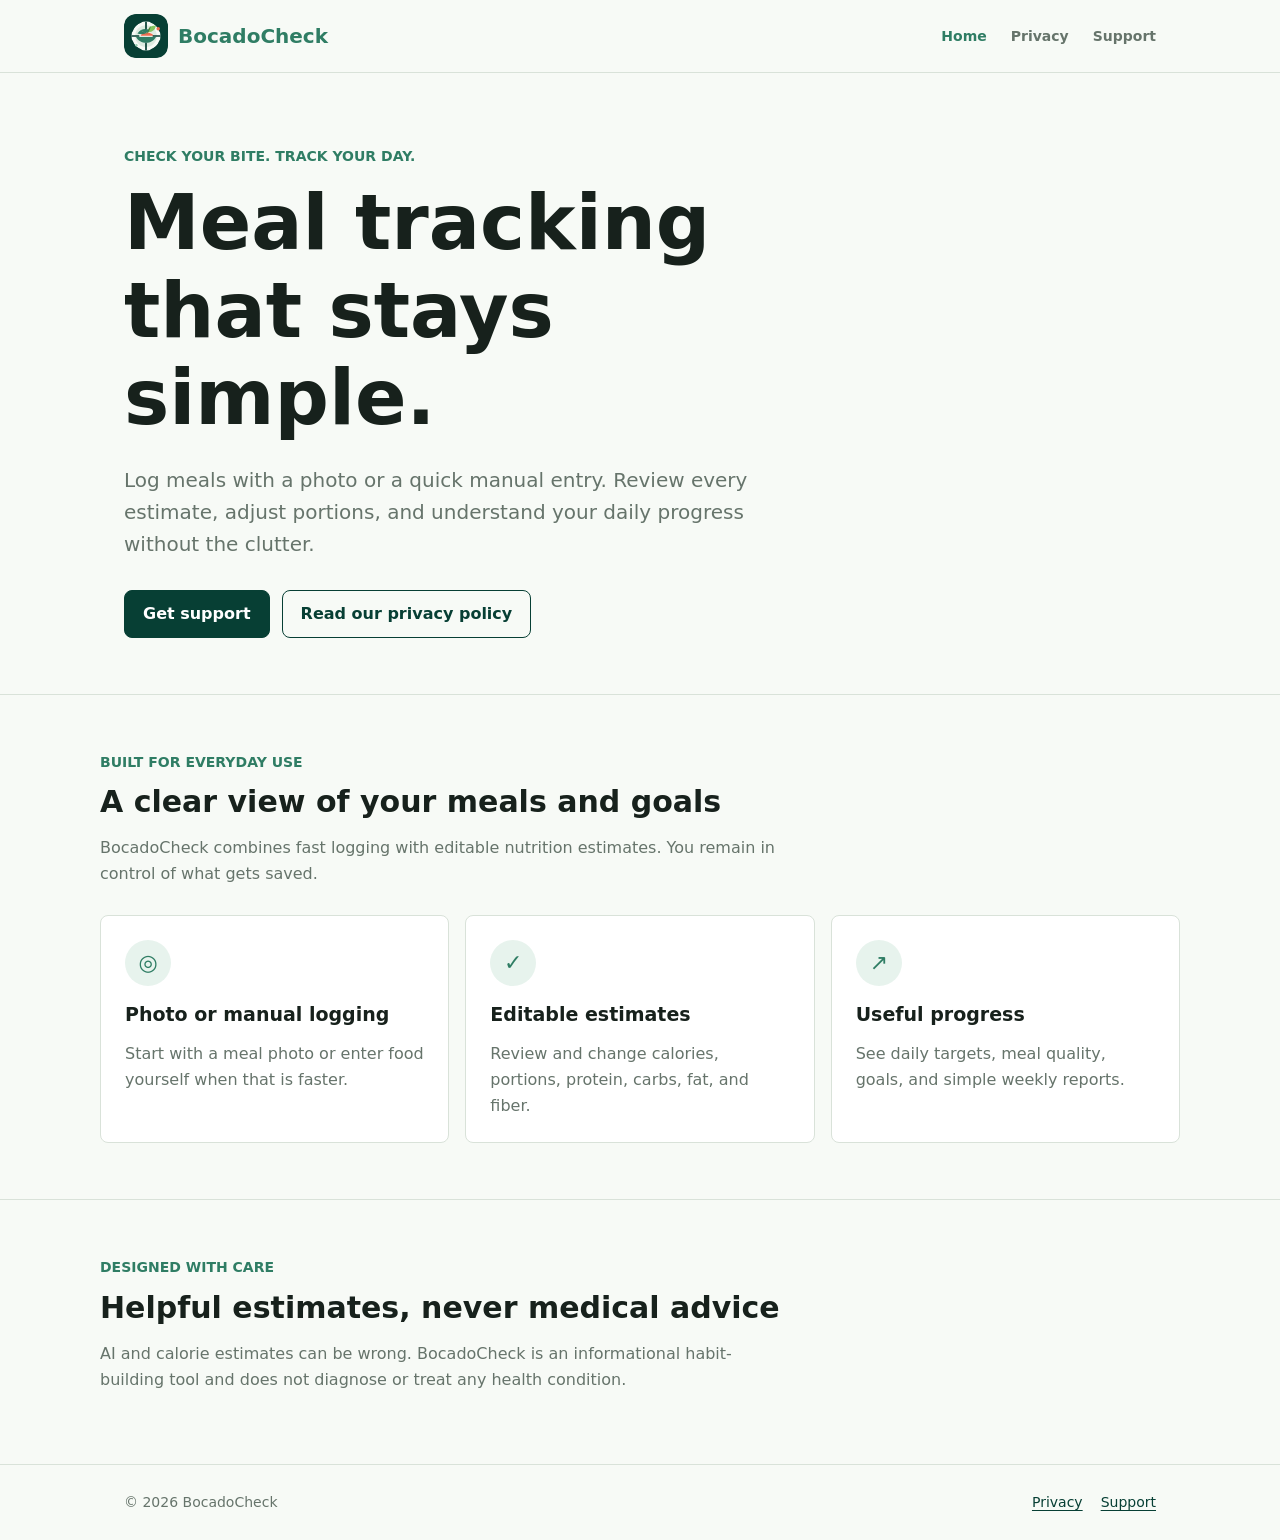
==== index.html @ 0fc61763 "publish BocadoCheck website" ====
<!doctype html>
<html lang="en">
  <head>
    <meta charset="utf-8" />
    <meta name="viewport" content="width=device-width, initial-scale=1" />
    <meta
      name="description"
      content="BocadoCheck makes meal tracking approachable with editable AI estimates, simple calorie progress, and nutrition insights."
    />
    <meta name="theme-color" content="#f7faf6" />
    <title>BocadoCheck | Simple meal tracking</title>
    <link rel="icon" href="/assets/brand-mark.svg" type="image/svg+xml" />
    <link rel="stylesheet" href="/styles.css" />
  </head>
  <body>
    <header class="site-header">
      <nav class="nav" aria-label="Main navigation">
        <a class="brand" href="/">
          <img src="/assets/brand-mark.svg" alt="" />
          <span>BocadoCheck</span>
        </a>
        <div class="nav-links">
          <a aria-current="page" href="/">Home</a>
          <a href="/privacy/">Privacy</a>
          <a href="/support/">Support</a>
        </div>
      </nav>
    </header>

    <main>
      <section class="hero">
        <div class="hero-content">
          <p class="eyebrow">Check your bite. Track your day.</p>
          <h1>Meal tracking that stays simple.</h1>
          <p class="lede">
            Log meals with a photo or a quick manual entry. Review every estimate,
            adjust portions, and understand your daily progress without the clutter.
          </p>
          <div class="actions">
            <a class="button button-primary" href="/support/">Get support</a>
            <a class="button button-secondary" href="/privacy/">Read our privacy policy</a>
          </div>
        </div>
      </section>

      <section class="section" aria-labelledby="how-it-works">
        <div class="section-inner">
          <p class="eyebrow">Built for everyday use</p>
          <h2 id="how-it-works">A clear view of your meals and goals</h2>
          <p class="section-intro">
            BocadoCheck combines fast logging with editable nutrition estimates. You
            remain in control of what gets saved.
          </p>
          <div class="feature-grid">
            <article class="feature">
              <div class="feature-icon" aria-hidden="true">◎</div>
              <h3>Photo or manual logging</h3>
              <p>Start with a meal photo or enter food yourself when that is faster.</p>
            </article>
            <article class="feature">
              <div class="feature-icon" aria-hidden="true">✓</div>
              <h3>Editable estimates</h3>
              <p>Review and change calories, portions, protein, carbs, fat, and fiber.</p>
            </article>
            <article class="feature">
              <div class="feature-icon" aria-hidden="true">↗</div>
              <h3>Useful progress</h3>
              <p>See daily targets, meal quality, goals, and simple weekly reports.</p>
            </article>
          </div>
        </div>
      </section>

      <section class="section" aria-labelledby="trust">
        <div class="section-inner">
          <p class="eyebrow">Designed with care</p>
          <h2 id="trust">Helpful estimates, never medical advice</h2>
          <p class="section-intro">
            AI and calorie estimates can be wrong. BocadoCheck is an informational
            habit-building tool and does not diagnose or treat any health condition.
          </p>
        </div>
      </section>
    </main>

    <footer class="site-footer">
      <div class="footer-inner">
        <span>&copy; 2026 BocadoCheck</span>
        <div class="footer-links">
          <a href="/privacy/">Privacy</a>
          <a href="/support/">Support</a>
        </div>
      </div>
    </footer>
  </body>
</html>
---- styles.css ----
:root {
  color-scheme: light;
  --background: #f7faf6;
  --surface: #ffffff;
  --ink: #17211c;
  --muted: #66746b;
  --brand: #2f7d64;
  --brand-dark: #073f34;
  --brand-soft: #e7f3ed;
  --accent: #f26b4f;
  --border: #d9e2d9;
  --content: 1080px;
}

* {
  box-sizing: border-box;
}

html {
  scroll-behavior: smooth;
}

body {
  background: var(--background);
  color: var(--ink);
  font-family:
    Inter, ui-sans-serif, system-ui, -apple-system, BlinkMacSystemFont, "Segoe UI",
    sans-serif;
  line-height: 1.6;
  margin: 0;
}

a {
  color: var(--brand-dark);
  text-underline-offset: 3px;
}

a:hover {
  color: var(--brand);
}

.site-header {
  background: rgba(247, 250, 246, 0.96);
  border-bottom: 1px solid var(--border);
  position: sticky;
  top: 0;
  z-index: 10;
}

.nav {
  align-items: center;
  display: flex;
  justify-content: space-between;
  margin: 0 auto;
  max-width: var(--content);
  min-height: 72px;
  padding: 12px 24px;
}

.brand {
  align-items: center;
  color: var(--ink);
  display: inline-flex;
  font-size: 20px;
  font-weight: 800;
  gap: 10px;
  text-decoration: none;
}

.brand img {
  border-radius: 12px;
  height: 44px;
  width: 44px;
}

.brand span {
  color: var(--brand);
}

.nav-links {
  align-items: center;
  display: flex;
  gap: 24px;
}

.nav-links a {
  color: var(--muted);
  font-size: 14px;
  font-weight: 700;
  text-decoration: none;
}

.nav-links a[aria-current="page"],
.nav-links a:hover {
  color: var(--brand);
}

main {
  min-height: calc(100vh - 150px);
}

.hero {
  margin: 0 auto;
  max-width: var(--content);
  padding: 72px 24px 56px;
}

.hero-content {
  max-width: 760px;
}

.eyebrow {
  color: var(--brand);
  font-size: 14px;
  font-weight: 800;
  margin: 0 0 12px;
  text-transform: uppercase;
}

h1,
h2,
h3 {
  line-height: 1.15;
  margin-top: 0;
}

h1 {
  font-size: clamp(42px, 8vw, 76px);
  margin-bottom: 22px;
}

h2 {
  font-size: 30px;
  margin-bottom: 16px;
}

h3 {
  font-size: 19px;
  margin-bottom: 8px;
}

.lede {
  color: var(--muted);
  font-size: 20px;
  margin: 0;
  max-width: 680px;
}

.actions {
  display: flex;
  flex-wrap: wrap;
  gap: 12px;
  margin-top: 30px;
}

.button {
  align-items: center;
  border: 1px solid var(--brand-dark);
  border-radius: 8px;
  display: inline-flex;
  font-weight: 800;
  justify-content: center;
  min-height: 48px;
  padding: 10px 18px;
  text-decoration: none;
}

.button-primary {
  background: var(--brand-dark);
  color: white;
}

.button-primary:hover {
  background: var(--brand);
  color: white;
}

.button-secondary {
  background: transparent;
}

.section {
  border-top: 1px solid var(--border);
  padding: 56px 24px;
}

.section-inner {
  margin: 0 auto;
  max-width: var(--content);
}

.section-intro {
  color: var(--muted);
  max-width: 680px;
}

.feature-grid,
.support-grid {
  display: grid;
  gap: 16px;
  grid-template-columns: repeat(3, minmax(0, 1fr));
  margin-top: 28px;
}

.feature,
.support-card {
  background: var(--surface);
  border: 1px solid var(--border);
  border-radius: 8px;
  padding: 24px;
}

.feature-icon {
  align-items: center;
  background: var(--brand-soft);
  border-radius: 50%;
  color: var(--brand);
  display: flex;
  font-size: 22px;
  height: 46px;
  justify-content: center;
  margin-bottom: 18px;
  width: 46px;
}

.feature p,
.support-card p {
  color: var(--muted);
  margin-bottom: 0;
}

.document {
  margin: 0 auto;
  max-width: 820px;
  padding: 64px 24px 80px;
}

.document-header {
  border-bottom: 1px solid var(--border);
  margin-bottom: 36px;
  padding-bottom: 28px;
}

.document h1 {
  font-size: 46px;
  margin-bottom: 12px;
}

.document h2 {
  font-size: 24px;
  margin-top: 38px;
}

.document p,
.document li {
  color: #3f4d45;
}

.document li + li {
  margin-top: 8px;
}

.updated {
  color: var(--muted);
  font-size: 14px;
}

.notice {
  background: var(--brand-soft);
  border-left: 4px solid var(--brand);
  border-radius: 4px;
  margin: 28px 0;
  padding: 18px 20px;
}

.notice p {
  margin: 0;
}

.support-card a {
  font-weight: 800;
}

.site-footer {
  border-top: 1px solid var(--border);
}

.footer-inner {
  align-items: center;
  color: var(--muted);
  display: flex;
  font-size: 14px;
  justify-content: space-between;
  margin: 0 auto;
  max-width: var(--content);
  padding: 26px 24px;
}

.footer-links {
  display: flex;
  gap: 18px;
}

@media (max-width: 760px) {
  .nav {
    align-items: flex-start;
    flex-direction: column;
    gap: 12px;
  }

  .nav-links {
    gap: 18px;
    overflow-x: auto;
    padding-bottom: 2px;
    width: 100%;
  }

  .hero {
    padding-top: 54px;
  }

  h1 {
    font-size: 46px;
  }

  .feature-grid,
  .support-grid {
    grid-template-columns: 1fr;
  }

  .footer-inner {
    align-items: flex-start;
    flex-direction: column;
    gap: 12px;
  }
}
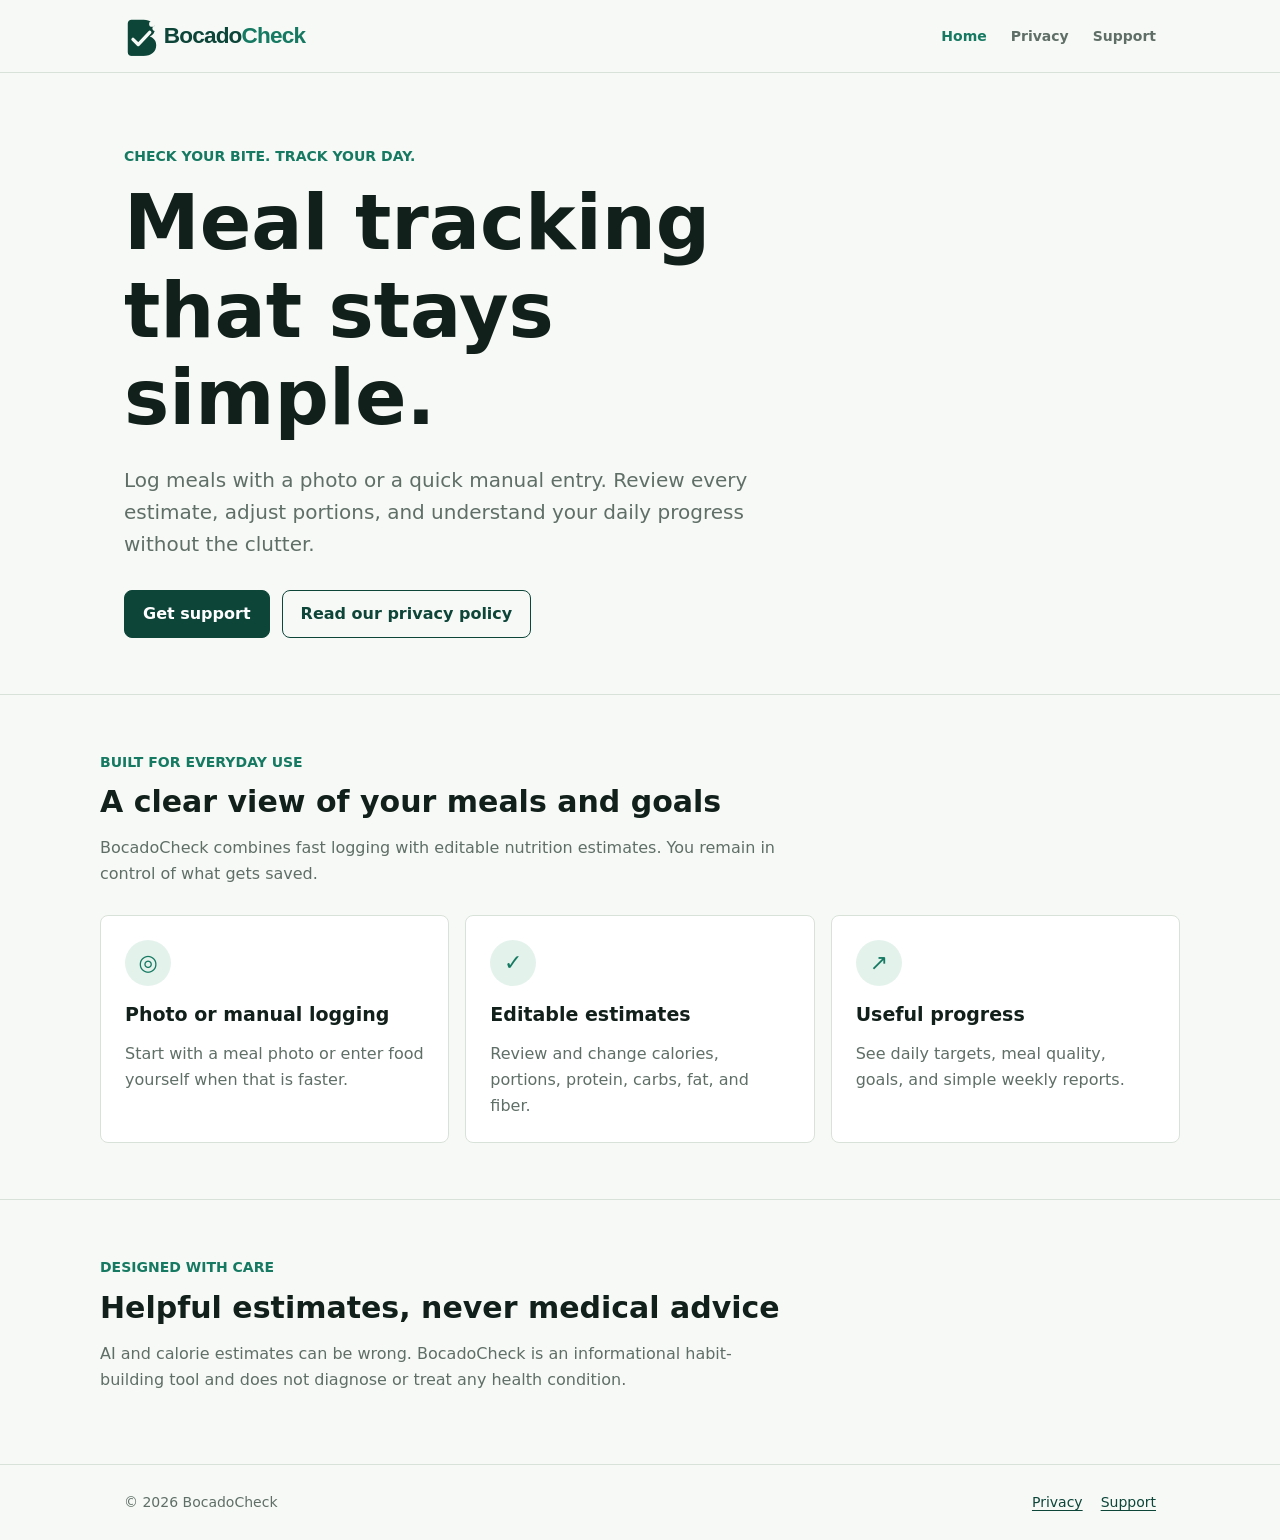
==== commit 8bb4f0f6: "update BocadoCheck website branding" ====
--- a/index.html
+++ b/index.html
@@ -7,17 +7,18 @@
       name="description"
       content="BocadoCheck makes meal tracking approachable with editable AI estimates, simple calorie progress, and nutrition insights."
     />
-    <meta name="theme-color" content="#f7faf6" />
+    <meta name="theme-color" content="#f7f9f6" />
     <title>BocadoCheck | Simple meal tracking</title>
-    <link rel="icon" href="/assets/brand-mark.svg" type="image/svg+xml" />
+    <link rel="icon" href="/assets/brand-mark.svg?v=2" type="image/svg+xml" />
+    <link rel="icon" href="/assets/favicon.png?v=2" type="image/png" />
+    <link rel="apple-touch-icon" href="/assets/apple-touch-icon.png?v=2" />
     <link rel="stylesheet" href="/styles.css" />
   </head>
   <body>
     <header class="site-header">
       <nav class="nav" aria-label="Main navigation">
         <a class="brand" href="/">
-          <img src="/assets/brand-mark.svg" alt="" />
-          <span>BocadoCheck</span>
+          <img src="/assets/horizontal-lockup.svg?v=2" alt="BocadoCheck" />
         </a>
         <div class="nav-links">
           <a aria-current="page" href="/">Home</a>
--- a/styles.css
+++ b/styles.css
@@ -1,12 +1,12 @@
 :root {
   color-scheme: light;
-  --background: #f7faf6;
+  --background: #f7f9f6;
   --surface: #ffffff;
-  --ink: #17211c;
-  --muted: #66746b;
-  --brand: #2f7d64;
-  --brand-dark: #073f34;
-  --brand-soft: #e7f3ed;
+  --ink: #12201b;
+  --muted: #5f6f67;
+  --brand: #167a62;
+  --brand-dark: #0d4539;
+  --brand-soft: #e4f2ec;
   --accent: #f26b4f;
   --border: #d9e2d9;
   --content: 1080px;
@@ -40,7 +40,7 @@
 }
 
 .site-header {
-  background: rgba(247, 250, 246, 0.96);
+  background: rgba(247, 249, 246, 0.96);
   border-bottom: 1px solid var(--border);
   position: sticky;
   top: 0;
@@ -59,22 +59,14 @@
 
 .brand {
   align-items: center;
-  color: var(--ink);
   display: inline-flex;
-  font-size: 20px;
-  font-weight: 800;
-  gap: 10px;
   text-decoration: none;
 }
 
 .brand img {
-  border-radius: 12px;
-  height: 44px;
-  width: 44px;
-}
-
-.brand span {
-  color: var(--brand);
+  height: auto;
+  object-fit: contain;
+  width: 205px;
 }
 
 .nav-links {
